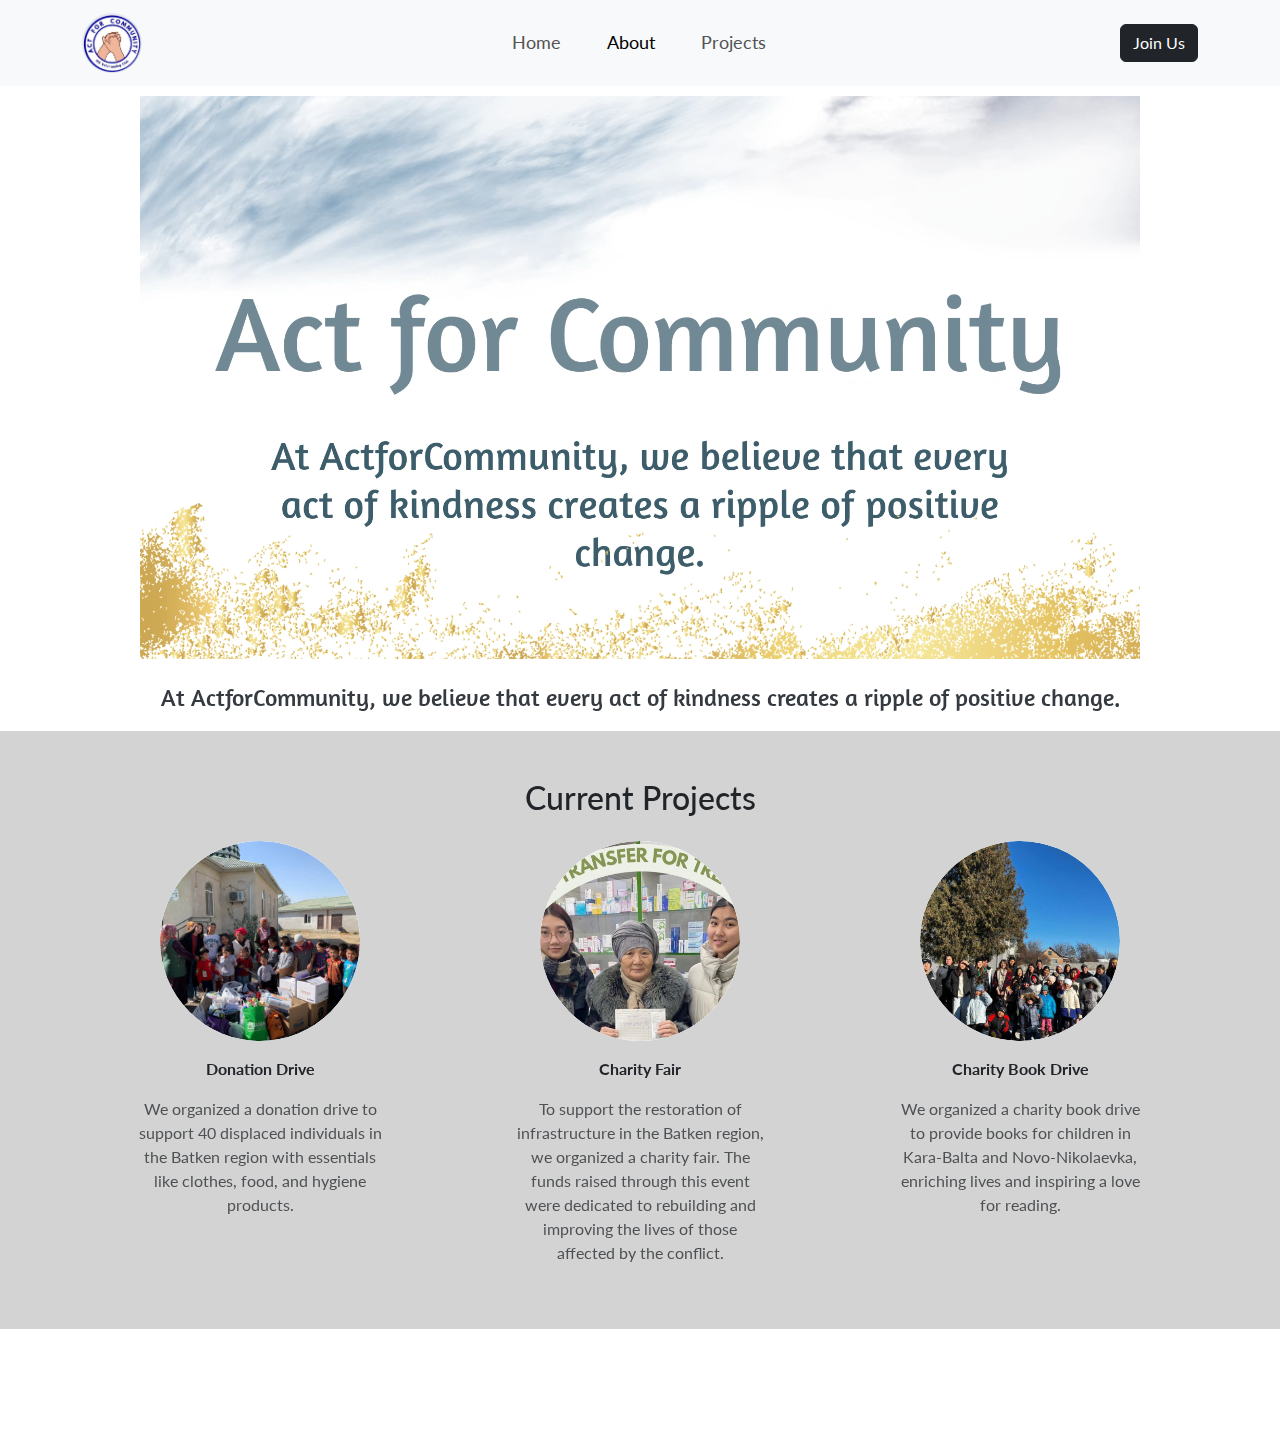
==== ActForCommunity-2/index.html @ a28d5648 "Merge pull request #3 from kmg3433/Almost-final" ====
<!DOCTYPE html>
<html lang="en">
  <head>
    <meta charset="UTF-8" />
    <meta name="viewport" content="width=device-width, initial-scale=1.0" />
    <title>Title</title>

    <!-- Google Fonts -->
    <link
      href="https://fonts.googleapis.com/css2?family=Amaranth:wght@400;700&family=Lato:wght@100;300;400;700;900&display=swap"
      rel="stylesheet"
    />

    <!-- Bootstrap CSS -->
    <link
      href="https://cdn.jsdelivr.net/npm/bootstrap@5.3.3/dist/css/bootstrap.min.css"
      rel="stylesheet"
      integrity="sha384-QWTKZyjpPEjISv5WaRU9OFeRpok6YctnYmDr5pNlyT2bRjXh0JMhjY6hW+ALEwIH"
      crossorigin="anonymous"
    />

    <!-- Custom CSS -->
    <link href="styles.css" rel="stylesheet" />
  </head>
  <body>
    <!-- Centered Video -->
    <div
      class="
        container
        d-flex
        justify-content-center
        align-items-center
        mt-5
        pt-5
      "
      style="margin-top: 80px"
    >
      <video
        class="video-under-title"
        style="max-width: 1000px; width: 100%; height: auto"
        autoplay
        loop
        muted
      >
        <source src="A4C.mp4" type="video/mp4" />
      </video>
    </div>

    <!-- Text Under Video -->
    <p class="text-under-picture text-center">
      At ActforCommunity, we believe that every act of kindness creates a ripple
      of positive change.
    </p>
    <!-- Current Projects Section -->
    <section class="py-5" style="background-color: #d3d3d3">
      <div class="container text-center">
        <h2 class="mb-4">Current Projects</h2>
        <div class="row g-4">
          <!-- Project 1 -->
          <div class="col-md-4 d-flex flex-column align-items-center">
            <div
              style="
                width: 200px;
                height: 200px;
                border-radius: 50%;
                background-color: white;
                overflow: hidden;
                display: flex;
                justify-content: center;
                align-items: center;
              "
            >
              <img
                src="pic5.jpg"
                alt="Project 1"
                style="
                  width: 100%;
                  height: 100%;
                  object-fit: cover;
                  border-radius: 50%;
                "
              />
            </div>
            <p class="mt-3 fw-bold">Donation Drive</p>
            <p class="text-muted" style="max-width: 250px">
              We organized a donation drive to support 40 displaced individuals
              in the Batken region with essentials like clothes, food, and
              hygiene products.
            </p>
          </div>
          <!-- Project 2 -->
          <div class="col-md-4 d-flex flex-column align-items-center">
            <div
              style="
                width: 200px;
                height: 200px;
                border-radius: 50%;
                background-color: white;
                overflow: hidden;
                display: flex;
                justify-content: center;
                align-items: center;
              "
            >
              <img
                src="pic6.png"
                alt="Project 2"
                style="
                  width: 100%;
                  height: 100%;
                  object-fit: cover;
                  border-radius: 50%;
                "
              />
            </div>
            <p class="mt-3 fw-bold">Charity Fair</p>
            <p class="text-muted" style="max-width: 250px">
              To support the restoration of infrastructure in the Batken region,
              we organized a charity fair. The funds raised through this event
              were dedicated to rebuilding and improving the lives of those
              affected by the conflict.
            </p>
          </div>
          <!-- Project 3 -->
          <div class="col-md-4 d-flex flex-column align-items-center">
            <div
              style="
                width: 200px;
                height: 200px;
                border-radius: 50%;
                background-color: white;
                overflow: hidden;
                display: flex;
                justify-content: center;
                align-items: center;
              "
            >
              <img
                src="pic8.jpg"
                alt="Project 3"
                style="
                  width: 100%;
                  height: 100%;
                  object-fit: cover;
                  border-radius: 50%;
                "
              />
            </div>
            <p class="mt-3 fw-bold">Charity Book Drive</p>
            <p class="text-muted" style="max-width: 250px">
              We organized a charity book drive to provide books for children in
              Kara-Balta and Novo-Nikolaevka, enriching lives and inspiring a
              love for reading.
            </p>
          </div>
        </div>
      </div>
    </section>

    <!-- Top Navbar -->
    <nav
      class="navbar navbar-expand-lg navbar-light bg-light fixed-top navbar-top"
    >
      <div class="container">
        <!-- Logo -->
        <a class="navbar-brand" href="index.html">
          <img
            src="logo.png"
            alt="Logo"
            style="
              width: 60px;
              height: 60px;
              object-fit: cover;
              background-color: #e9ecef;
              border-radius: 50%;
            "
          />
        </a>
        <!-- Bottom Navbar -->
        <nav class="navbar navbar-expand-lg fixed-bottom navbar-bottom">
          <div class="container justify-content-center">
            <ul class="navbar-nav">
              <li class="nav-item"><a class="nav-link" href="#">Rewards</a></li>
              <li class="nav-item"><a class="nav-link" href="#">Home</a></li>
              <li class="nav-item"><a class="nav-link" href="#">About</a></li>
              <li class="nav-item">
                <a class="nav-link" href="#">Contact Us</a>
              </li>
              <li class="nav-item">
                <a class="nav-link" href="#">Certification</a>
              </li>
            </ul>
          </div>
        </nav>
        <!-- Navbar Links -->
        <button
          class="navbar-toggler"
          type="button"
          data-bs-toggle="collapse"
          data-bs-target="#navbarNav"
          aria-controls="navbarNav"
          aria-expanded="false"
          aria-label="Toggle navigation"
        >
          <span class="navbar-toggler-icon"></span>
        </button>
        <div
          class="collapse navbar-collapse justify-content-center"
          id="navbarNav"
        >
          <ul class="navbar-nav">
            <li class="nav-item">
              <a class="nav-link" href="index.html">Home</a>
            </li>
            <li class="nav-item">
              <a class="nav-link active" href="about.html">About</a>
            </li>
            <li class="nav-item">
              <a class="nav-link" href="projects.html">Projects</a>
            </li>
          </ul>
        </div>
        <!-- Join Us Button -->
        <a href="joinUs.html" class="btn btn-dark">Join Us</a>
      </div>
    </nav>
  </body>
</html>
---- ActForCommunity-2/styles.css ----
body {
  font-family: "Lato", sans-serif;
}

.top-left-logo {
  position: fixed;
  top: 20px;
  left: 50px;
  border-radius: 50px;
  font-family: "Amaranth", sans-serif;
  z-index: 2;
}

.main-title {
  font-family: "Amaranth", sans-serif;
  font-size: 3rem;
  font-weight: 700;
  color: #343a40;
  text-align: center;
  margin-top: 70px;
}

.picture-under-title {
  /*center the image*/
  display: block;
  margin-left: auto;
  margin-right: auto;
  width: 70%;
  border-radius: 50px;
}

.text-under-picture {
  font-family: "Amaranth", sans-serif;
  font-size: 1.5rem;
  color: #343a40;
  text-align: center;
  margin-top: 20px;
}

.transparent-section {
  height: 300px; /* 设置高度 */
  background: rgba(255, 255, 255, 0.7);
  background-size: cover;
  background-position: center;
  background-attachment: fixed;
  color: #333;
  display: flex;
  justify-content: center;
  align-items: center;
  flex-direction: column;
}

.text-left {
  font-family: "Amaranth", sans-serif;
  font-size: 1.5rem;
  color: #343a40;
  text-align: left;
  margin-top: 20px;
  margin-left: 50px;
}

.btn-right {
  position: absolute;
  right: 50px;
  border-radius: 50px;
  font-family: "Amaranth", sans-serif;
  z-index: 2;
}

.circle-container {
  display: flex;
  justify-content: space-around;
  width: 100%;
  max-width: 960px;
}

.circle {
  text-align: center;
}

.circle img {
  border-radius: 50%;
  width: 150px;
  height: 150px;
  object-fit: cover;
}

.circle p {
  margin-top: 10px;
  font-size: 16px;
}

.background {
  background-image: url("#");
  background-size: cover;
  background-position: center;
  /*background-attachment: fixed;*/
  color: #333;
  display: flex;
  justify-content: center;
  align-items: center;
  flex-direction: column;
  width: 100%;
  height: 50vh;
}

.gallery {
  display: flex;
  flex-wrap: wrap;
  gap: 10px;
}

.item {
  flex: 1 1 calc(50% - 10px); /* 50% width of objects minus gap */
  max-width: calc(50% - 10px);
  box-sizing: border-box;
}

.item img {
  width: 100%;
  height: auto;
  display: block;
}

.top-right-button {
  position: fixed;
  top: 20px;
  right: 50px;
  border-radius: 50px;
  font-family: "Amaranth", sans-serif;
  z-index: 2;
}

.navbar-top {
  z-index: -1;
}

.navbar-top .nav-link {
  color: #535353;
  font-size: 1.1rem;
  margin: 0 15px;
  transition: color 0.3s;
}

.navbar-top .nav-link:hover {
  color: #ffc107;
}

.navbar-bottom {
  background-color: #343a40;
  padding: 15px 0;
}

.navbar-bottom .nav-link {
  color: #ffffff;
  font-size: 1.1rem;
  margin: 0 15px;
  transition: color 0.3s;
}

.navbar-bottom .nav-link:hover {
  color: #ffc107;
}
body::after {
  content: "";
  display: block;
  height: 100px; /* height of blank */
}
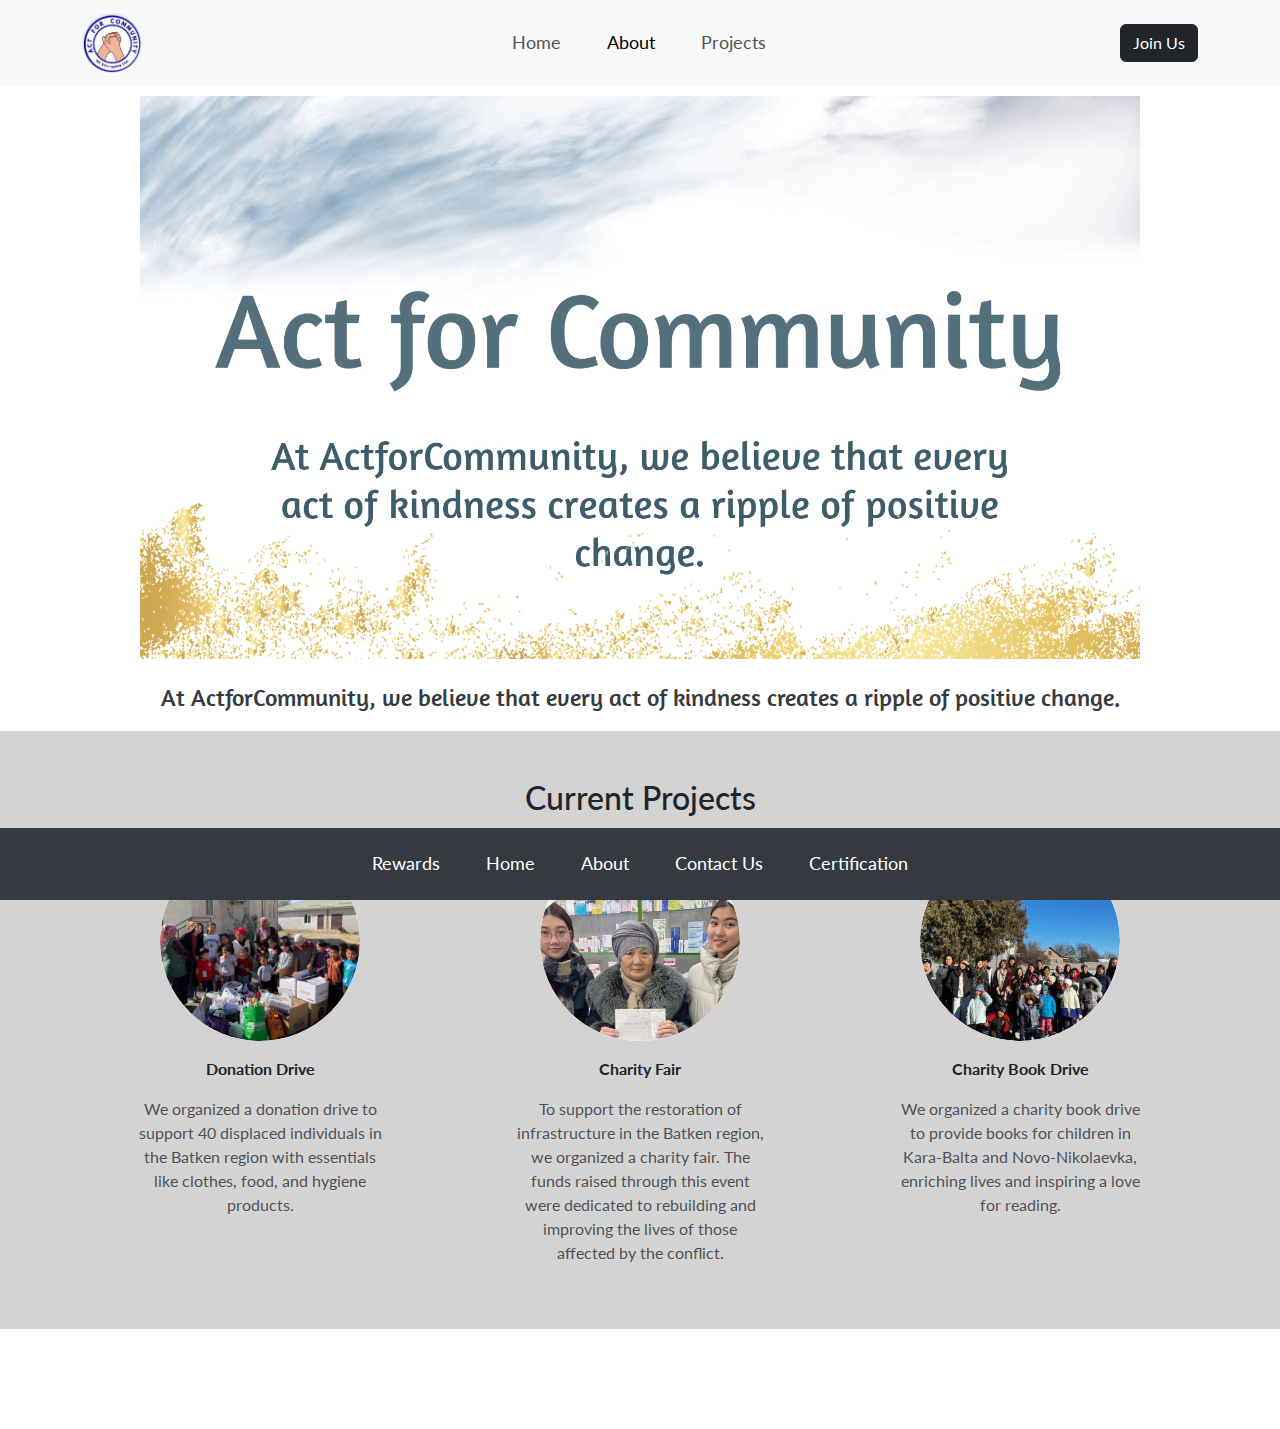
==== commit c049c246: "change icon" ====
--- a/ActForCommunity-2/index.html
+++ b/ActForCommunity-2/index.html
@@ -52,115 +52,8 @@
       of positive change.
     </p>
     <!-- Current Projects Section -->
-    <section class="py-5" style="background-color: #d3d3d3">
-      <div class="container text-center">
-        <h2 class="mb-4">Current Projects</h2>
-        <div class="row g-4">
-          <!-- Project 1 -->
-          <div class="col-md-4 d-flex flex-column align-items-center">
-            <div
-              style="
-                width: 200px;
-                height: 200px;
-                border-radius: 50%;
-                background-color: white;
-                overflow: hidden;
-                display: flex;
-                justify-content: center;
-                align-items: center;
-              "
-            >
-              <img
-                src="pic5.jpg"
-                alt="Project 1"
-                style="
-                  width: 100%;
-                  height: 100%;
-                  object-fit: cover;
-                  border-radius: 50%;
-                "
-              />
-            </div>
-            <p class="mt-3 fw-bold">Donation Drive</p>
-            <p class="text-muted" style="max-width: 250px">
-              We organized a donation drive to support 40 displaced individuals
-              in the Batken region with essentials like clothes, food, and
-              hygiene products.
-            </p>
-          </div>
-          <!-- Project 2 -->
-          <div class="col-md-4 d-flex flex-column align-items-center">
-            <div
-              style="
-                width: 200px;
-                height: 200px;
-                border-radius: 50%;
-                background-color: white;
-                overflow: hidden;
-                display: flex;
-                justify-content: center;
-                align-items: center;
-              "
-            >
-              <img
-                src="pic6.png"
-                alt="Project 2"
-                style="
-                  width: 100%;
-                  height: 100%;
-                  object-fit: cover;
-                  border-radius: 50%;
-                "
-              />
-            </div>
-            <p class="mt-3 fw-bold">Charity Fair</p>
-            <p class="text-muted" style="max-width: 250px">
-              To support the restoration of infrastructure in the Batken region,
-              we organized a charity fair. The funds raised through this event
-              were dedicated to rebuilding and improving the lives of those
-              affected by the conflict.
-            </p>
-          </div>
-          <!-- Project 3 -->
-          <div class="col-md-4 d-flex flex-column align-items-center">
-            <div
-              style="
-                width: 200px;
-                height: 200px;
-                border-radius: 50%;
-                background-color: white;
-                overflow: hidden;
-                display: flex;
-                justify-content: center;
-                align-items: center;
-              "
-            >
-              <img
-                src="pic8.jpg"
-                alt="Project 3"
-                style="
-                  width: 100%;
-                  height: 100%;
-                  object-fit: cover;
-                  border-radius: 50%;
-                "
-              />
-            </div>
-            <p class="mt-3 fw-bold">Charity Book Drive</p>
-            <p class="text-muted" style="max-width: 250px">
-              We organized a charity book drive to provide books for children in
-              Kara-Balta and Novo-Nikolaevka, enriching lives and inspiring a
-              love for reading.
-            </p>
-          </div>
-        </div>
-      </div>
-    </section>
-
-    <!-- Top Navbar -->
     <nav
-      class="navbar navbar-expand-lg navbar-light bg-light fixed-top navbar-top"
-    >
+      class="navbar navbar-expand-lg navbar-light bg-light fixed-top navbar-top">
       <div class="container">
         <!-- Logo -->
         <a class="navbar-brand" href="index.html">
@@ -224,5 +117,111 @@
         <a href="joinUs.html" class="btn btn-dark">Join Us</a>
       </div>
     </nav>
+
+    <!-- Top Navbar -->
+    <section class="py-5" style="background-color: #d3d3d3">
+      <div class="container text-center">
+        <h2 class="mb-4">Current Projects</h2>
+        <div class="row g-4">
+          <!-- Project 1 -->
+          <div class="col-md-4 d-flex flex-column align-items-center">
+            <div
+                    style="
+                width: 200px;
+                height: 200px;
+                border-radius: 50%;
+                background-color: white;
+                overflow: hidden;
+                display: flex;
+                justify-content: center;
+                align-items: center;
+              "
+            >
+              <img
+                      src="pic5.jpg"
+                      alt="Project 1"
+                      style="
+                  width: 100%;
+                  height: 100%;
+                  object-fit: cover;
+                  border-radius: 50%;
+                "
+              />
+            </div>
+            <p class="mt-3 fw-bold">Donation Drive</p>
+            <p class="text-muted" style="max-width: 250px">
+              We organized a donation drive to support 40 displaced individuals
+              in the Batken region with essentials like clothes, food, and
+              hygiene products.
+            </p>
+          </div>
+          <!-- Project 2 -->
+          <div class="col-md-4 d-flex flex-column align-items-center">
+            <div
+                    style="
+                width: 200px;
+                height: 200px;
+                border-radius: 50%;
+                background-color: white;
+                overflow: hidden;
+                display: flex;
+                justify-content: center;
+                align-items: center;
+              "
+            >
+              <img
+                      src="pic6.png"
+                      alt="Project 2"
+                      style="
+                  width: 100%;
+                  height: 100%;
+                  object-fit: cover;
+                  border-radius: 50%;
+                "
+              />
+            </div>
+            <p class="mt-3 fw-bold">Charity Fair</p>
+            <p class="text-muted" style="max-width: 250px">
+              To support the restoration of infrastructure in the Batken region,
+              we organized a charity fair. The funds raised through this event
+              were dedicated to rebuilding and improving the lives of those
+              affected by the conflict.
+            </p>
+          </div>
+          <!-- Project 3 -->
+          <div class="col-md-4 d-flex flex-column align-items-center">
+            <div
+                    style="
+                width: 200px;
+                height: 200px;
+                border-radius: 50%;
+                background-color: white;
+                overflow: hidden;
+                display: flex;
+                justify-content: center;
+                align-items: center;
+              "
+            >
+              <img
+                      src="pic8.jpg"
+                      alt="Project 3"
+                      style="
+                  width: 100%;
+                  height: 100%;
+                  object-fit: cover;
+                  border-radius: 50%;
+                "
+              />
+            </div>
+            <p class="mt-3 fw-bold">Charity Book Drive</p>
+            <p class="text-muted" style="max-width: 250px">
+              We organized a charity book drive to provide books for children in
+              Kara-Balta and Novo-Nikolaevka, enriching lives and inspiring a
+              love for reading.
+            </p>
+          </div>
+        </div>
+      </div>
+    </section>
   </body>
 </html>
--- a/ActForCommunity-2/styles.css
+++ b/ActForCommunity-2/styles.css
@@ -132,7 +132,7 @@
 }
 
 .navbar-top {
-  z-index: -1;
+  z-index: 1;
 }
 
 .navbar-top .nav-link {
@@ -149,6 +149,7 @@
 .navbar-bottom {
   background-color: #343a40;
   padding: 15px 0;
+  z-index: 1;
 }
 
 .navbar-bottom .nav-link {
